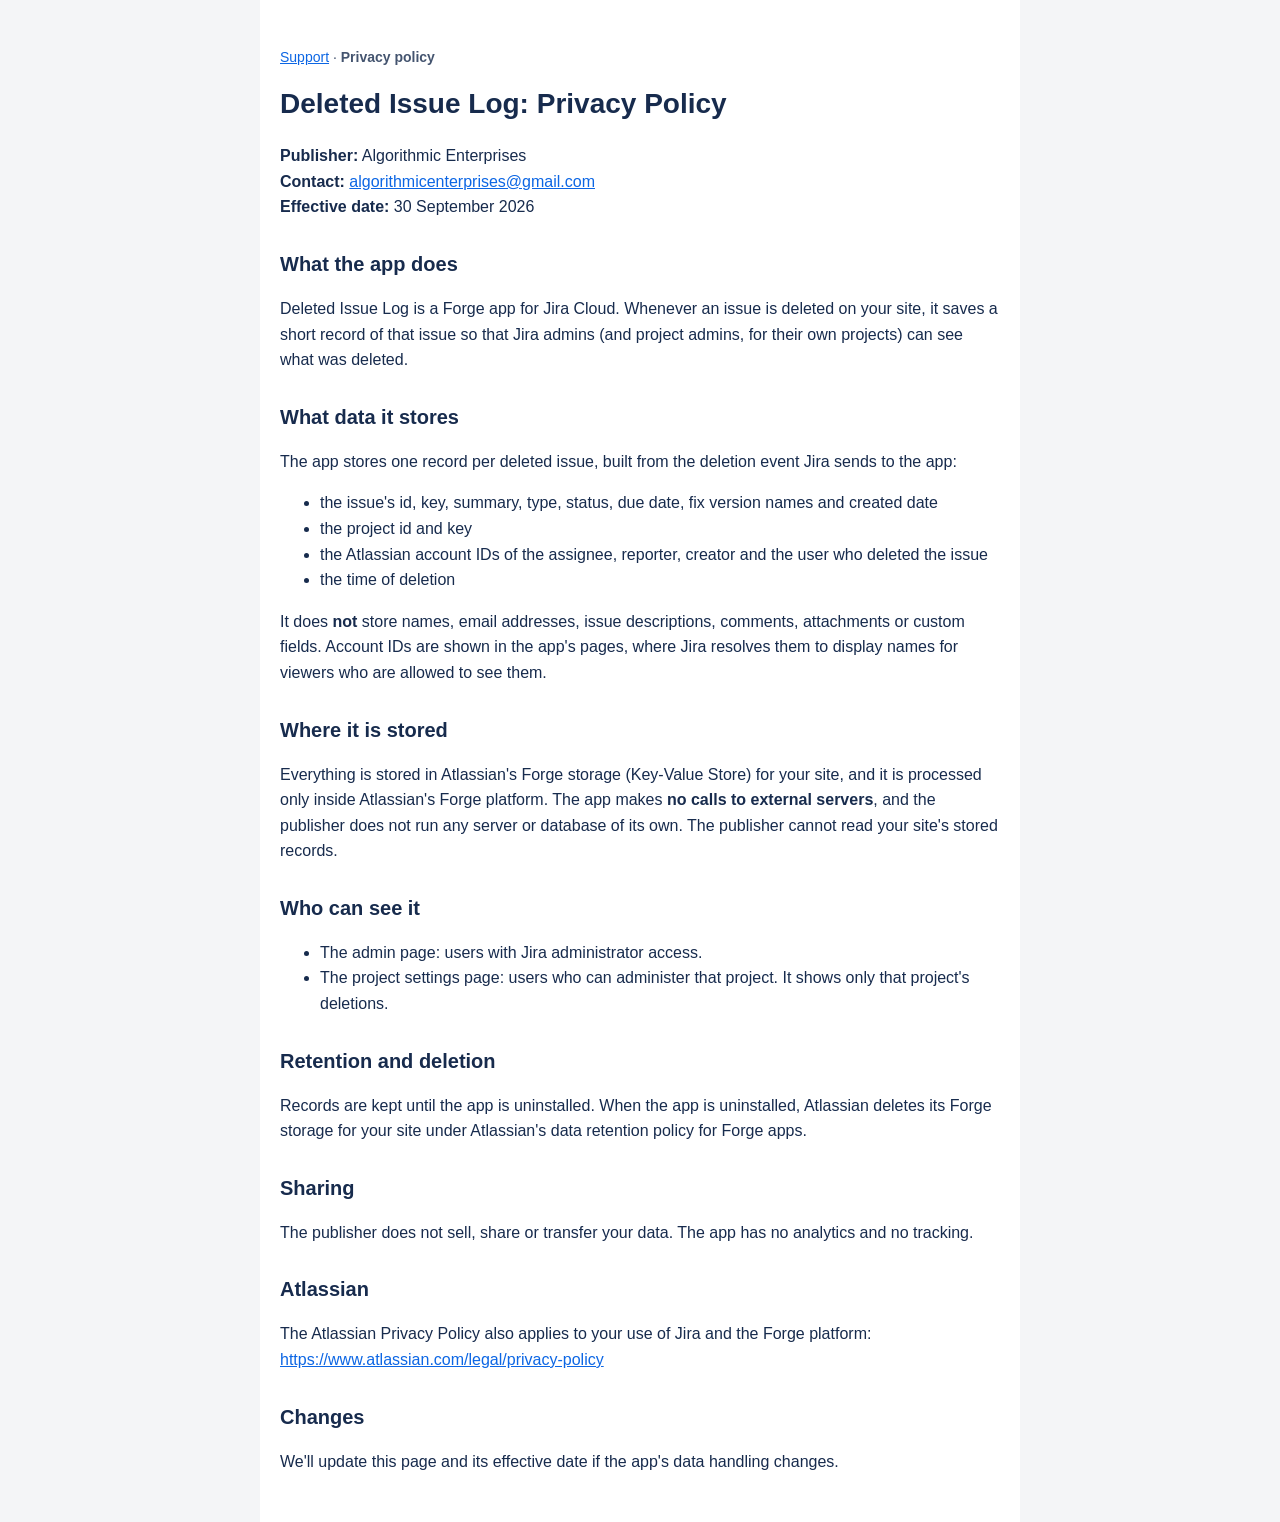
==== privacy.html @ c2cd9b17 "Add support and privacy pages for Deleted Issue Log for Jira Co-Authored-By: Claude Opus 5.5 <norepl" ====
<!doctype html>
<html lang="en"><head><meta charset="utf-8"><meta name="viewport" content="width=device-width,initial-scale=1">
<title>Deleted Issue Log for Jira: Privacy Policy</title>
<link rel="stylesheet" href="style.css"></head><body><main>
<p class="nav"><a href="index.html">Support</a> · <strong>Privacy policy</strong></p>
<h1>Deleted Issue Log: Privacy Policy</h1>
<p><strong>Publisher:</strong> Algorithmic Enterprises<br>
<strong>Contact:</strong> <a href="mailto:algorithmicenterprises@gmail.com">algorithmicenterprises@gmail.com</a><br>
<strong>Effective date:</strong> 30 September 2026</p>

<h2>What the app does</h2>
<p>Deleted Issue Log is a Forge app for Jira Cloud. Whenever an issue is deleted on your site, it saves a short record of that issue so that Jira admins (and project admins, for their own projects) can see what was deleted.</p>

<h2>What data it stores</h2>
<p>The app stores one record per deleted issue, built from the deletion event Jira sends to the app:</p>
<ul>
<li>the issue's id, key, summary, type, status, due date, fix version names and created date</li>
<li>the project id and key</li>
<li>the Atlassian account IDs of the assignee, reporter, creator and the user who deleted the issue</li>
<li>the time of deletion</li>
</ul>
<p>It does <strong>not</strong> store names, email addresses, issue descriptions, comments, attachments or custom fields. Account IDs are shown in the app's pages, where Jira resolves them to display names for viewers who are allowed to see them.</p>

<h2>Where it is stored</h2>
<p>Everything is stored in Atlassian's Forge storage (Key-Value Store) for your site, and it is processed only inside Atlassian's Forge platform. The app makes <strong>no calls to external servers</strong>, and the publisher does not run any server or database of its own. The publisher cannot read your site's stored records.</p>

<h2>Who can see it</h2>
<ul>
<li>The admin page: users with Jira administrator access.</li>
<li>The project settings page: users who can administer that project. It shows only that project's deletions.</li>
</ul>

<h2>Retention and deletion</h2>
<p>Records are kept until the app is uninstalled. When the app is uninstalled, Atlassian deletes its Forge storage for your site under Atlassian's data retention policy for Forge apps.</p>

<h2>Sharing</h2>
<p>The publisher does not sell, share or transfer your data. The app has no analytics and no tracking.</p>

<h2>Atlassian</h2>
<p>The Atlassian Privacy Policy also applies to your use of Jira and the Forge platform: <a href="https://www.atlassian.com/legal/privacy-policy">https://www.atlassian.com/legal/privacy-policy</a></p>

<h2>Changes</h2>
<p>We'll update this page and its effective date if the app's data handling changes.</p>
</main></body></html>
---- style.css ----
body{margin:0;background:#f4f5f7;color:#172b4d;font:16px/1.6 -apple-system,"Segoe UI",Roboto,sans-serif}
main{max-width:760px;margin:0 auto;padding:32px 20px;background:#fff;min-height:100vh;box-sizing:border-box}
h1{font-size:28px;margin:8px 0 16px}
h2{font-size:20px;margin:28px 0 8px}
a{color:#0c66e4}
.nav{font-size:14px;color:#44546f}
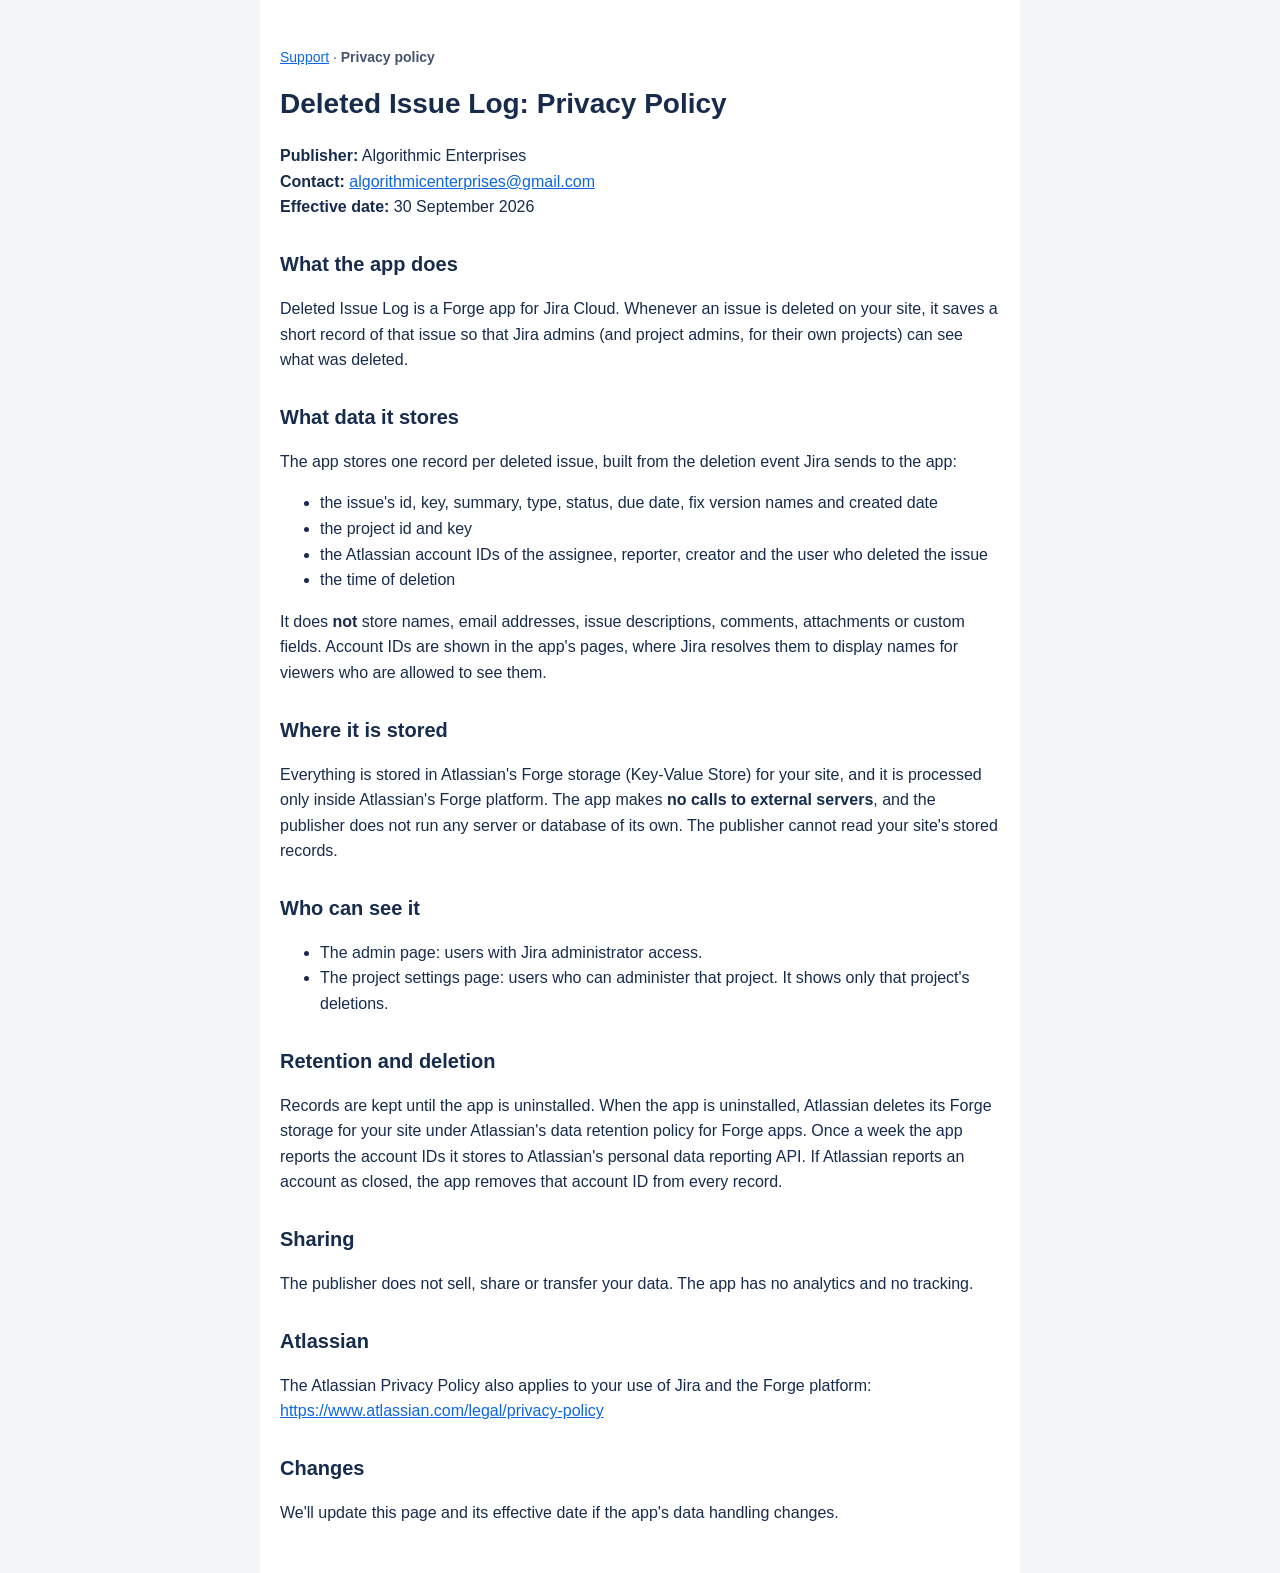
==== commit f8bf981c: "Privacy policy: describe weekly personal data reporting for closed accounts Co-Authored-By: Claude O" ====
--- a/privacy.html
+++ b/privacy.html
@@ -31,7 +31,7 @@
 </ul>
 
 <h2>Retention and deletion</h2>
-<p>Records are kept until the app is uninstalled. When the app is uninstalled, Atlassian deletes its Forge storage for your site under Atlassian's data retention policy for Forge apps.</p>
+<p>Records are kept until the app is uninstalled. When the app is uninstalled, Atlassian deletes its Forge storage for your site under Atlassian's data retention policy for Forge apps. Once a week the app reports the account IDs it stores to Atlassian's personal data reporting API. If Atlassian reports an account as closed, the app removes that account ID from every record.</p>
 
 <h2>Sharing</h2>
 <p>The publisher does not sell, share or transfer your data. The app has no analytics and no tracking.</p>
